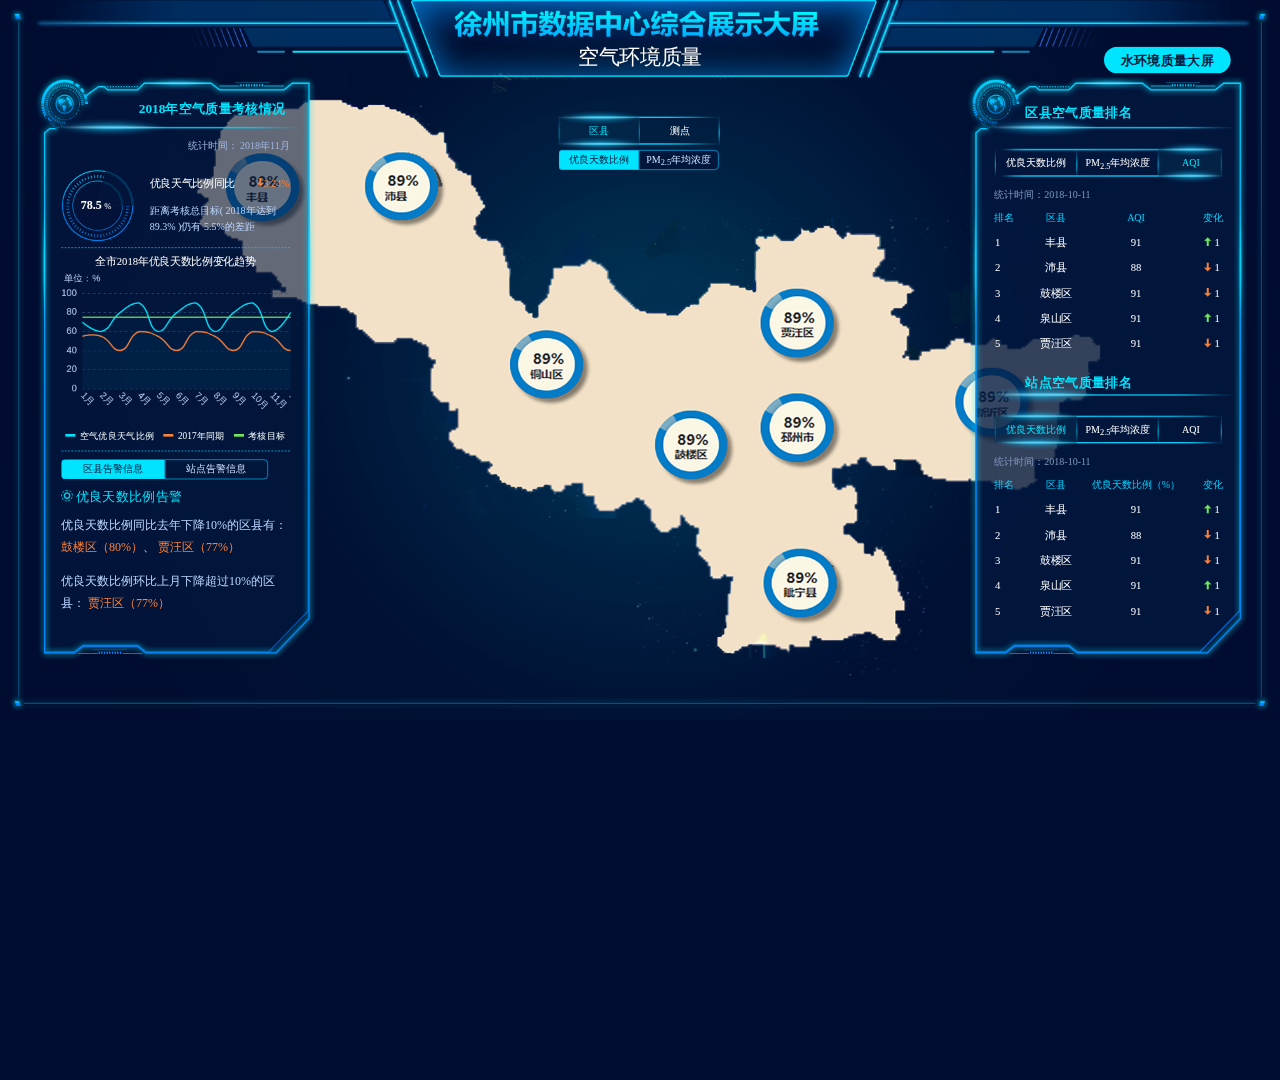
==== blue_sky.html @ 152cfd90 "代码添加规范化" ====
<!DOCTYPE html>
<html lang="zh">

<head>
	<meta charset="UTF-8">
	<title>空气环境质量大屏</title>
	<meta name="viewport" content="width=device-width,initial-scale=1.0,minimum-scale=1.0">
	<link rel="stylesheet" type="text/css" href="./css/common.css" />
	<link rel="stylesheet" type="text/css" href="./css/main.css" />
	<link rel="stylesheet" type="text/css" href="./css/index.css" />
	<script src="./js/jquery.min.js"></script>
	<script src="./js/main.js"></script>
</head>

<body class="body2">
	<script>
		//根据窗口大小自动缩放
		$(function(){
			autoFit();
		})
	</script>
	<img class="BackImg" src="./img/body_back.png" alt="">
	<div class="contanier">
		<!-- header -->
		<header class="header">
			<img class="HeaderBackImg" src="./img/header_back.png" alt="">
			<div class="BackDiv">
				<div class="HeaderCenter">
					<div class="h28"></div>
					<div class="TitleImg"></div>
					<div class="SubTitleP">空气环境质量</div>
				</div>
			</div>
		</header>
		<section class="section">
			<!--水质考核   water quality assessment box-->
			<div class="TabContent  blueSky" id='blueSky' data-index="2">
				<div class="MapBox  MapBlueSky active" data-type="GoodWeath1">
					
				</div>
				<div class="MapBox MapBlueSky1 " data-type="PM1">
					
				</div>
				<div class="MapBox mapSection " data-type="section">
					<div class="Default">
						<img id="u14643_img" class="img " src="./img/u14637.png">
					</div>
				</div>
				<!-- 左边浮框 -->
				<div class="SkyLeftSummary SkyLeftSummary1 show" data-type="GoodWeath1">
					<div class="LeftHeader">
						<p class="LeftHeaderTitle">2018年空气质量考核情况</p>
					</div>
					<div class="XuanLine"></div>
					<div class="SkyLeftContent">
						<div class="navTimeBox CanvasNavBox">
							<p class="LeftConTitle LeftConTitle2  ">统计时间：
								<span>2018年11月</span>
							</p>
						</div>
						<div class="showContentLi show">
							<div class="SkyCompRateBox">
								<img class="SkyimageDom" src='./img/part_air_div_yll.png' />
								<!-- 饼图 -->
								<div class="SkyCompRateCanvas" id="CompRateCanvas021">
								</div>
								<div class="SkyCompRateCanvas canvasAbso" id="CompRateCanvas022">
								</div>
								<div class="SkyCompRateCanvas canvasAbso" id="CompRateCanvas023">
								</div>
								<div class="SkyCompRateCanvas canvasAbso" id="CompRateCanvas024">
								</div>
								<div class="SkyCompRate">
									<span class="rem092">78.5</span>
									<span class="rem092 scale05">%</span>
								</div>
							</div>
							<div class="SkyRightBox ">
								<div class="SkyrightConTitleBox firstLine">
									<span class="rightConTitle">优良天气比例同比</span>
									<span class="rightMount downItem ">
										<i class="icon downIcon"></i>3.24%
										<!-- 下降class为downIcon,上升为upIcon  -->
									</span>
								</div>
								<div class="desBox">
									<div class="description">
										距离考核总目标(
										<span>2018</span>年达到
										<span>89.3%</span> )仍有
										<span>5.5%</span>的差距
									</div>
								</div>
							</div>
						</div>
						<div class="SplitLine"></div>
						<div class="bottomBox">
							<!-- <div class="navTimeBox CanvasNavBox">
								<p class="LeftConTitle LeftConTitle2  ">统计时间：
									<span>2018年11月</span>
								</p>
							</div> -->

							<p class="title LeftSummaryTitle">全市2018年优良天数比例变化趋势</p>
							<div class="GoodWeatherCanvas" id="GoodWeatherCanvas">
							</div>
							<div class=" legend2">
								<ol class="LegendList">

									<li class="LegendLi LegendLi2">
										<span class="WaterQulLine TwoLevel"></span>
										<span class="RemarkName">空气优良天气比例</span>
									</li>
									<li class="LegendLi LegendLi2">
										<span class="WaterQulLine ThreeLevel"></span>
										<span class="RemarkName">2017年同期</span>
									</li>
									<li class="LegendLi LegendLi2">
										<span class="WaterQulLine  OneLevel"></span>
										<span class="RemarkName">考核目标</span>
									</li>
								</ol>
							</div>
						</div>
						<div class="SplitLine"></div>
						<div class="navTimeBox warnTimeBox">
							<!-- <p class="LeftConTitle LeftConTitle2  ">统计时间：
								<span>2018年11月</span>
							</p> -->
							<ul class="navTab WarnTab">
								<li class="NavLi active">区县告警信息</li>
								<li class="NavLi">站点告警信息</li>
							</ul>

						</div>
						<div class="WarnPane ">
							<div class="LeftConBox">
								<p class="ConTheme">
									<i class="icon IconPoi"></i>
									优良天数比例告警
								</p>
							</div>
							<div class="warnCon">
								<p class="warnBox">优良天数比例同比去年下降10%的区县有：
									<span class="rightMount downItem ">鼓楼区（80%）</span>、
									<span class="rightMount downItem ">贾汪区（77%）</span>
								</p>
							</div>
							<div class="warnCon">
								<p class="warnBox">优良天数比例环比上月下降超过10%的区县：
									<span class="rightMount downItem ">贾汪区（77%）</span>
								</p>
							</div>
						</div>
					</div>
				</div>
				<div class="SkyLeftSummary SkyLeftSummary2 " data-type="PM1">
					<div class="LeftHeader">
						<p class="LeftHeaderTitle">2018年空气质量考核情况</p>
					</div>
					<div class="XuanLine"></div>
					<div class="SkyLeftContent">
						<div class="navTimeBox CanvasNavBox">
							<p class="LeftConTitle LeftConTitle2  ">统计时间：
								<span>2018年11月</span>
							</p>
						</div>
						<div class="showContentLi show">
							<div class="SkyCompRateBox2">
								<div class="SkyCompRate2">
									<p class="rem092">44.62</p>
									<p class="rem092 scale05">ug/m<sup class="scale05">3</sup>
									</p>
								</div>
							</div>
							<div class="SkyRightBox">
								<div class="SkyrightConTitleBox secondLine">
									<span class="rightConTitle ">PM<sub>2.5</sub>年均浓度同比</span>
									<span class="rightMount upItem">
										<i class="icon upIcon"></i>3.24%</span>
								</div>
								<div class="desBox">
									<p class="description">
										目前未达到考核总目标(
										<span>2018</span>年达到
										<span>47.62</span>ug/m<sup class="scale05">3</sup>)
									</p>
								</div>
							</div>
						</div>
						<div class="SplitLine"></div>
						<div class="bottomBox">
							<!-- <div class="navTimeBox CanvasNavBox">
								<p class="LeftConTitle LeftConTitle2  ">统计时间：
									<span>2018年11月</span>
								</p>
							</div> -->
							<p class="title LeftSummaryTitle">全市2018年PM<sub>2.5</sub>年均浓度变化趋势</p>
							<div class="GoodWeatherCanvas" id="PmCanvas">
							</div>
							<div class=" legend2">
								<ol class="LegendList">

									<li class="LegendLi LegendLi2">
										<span class="WaterQulLine TwoLevel"></span>
										<span class="RemarkName">空气优良天气比例</span>
									</li>
									<li class="LegendLi LegendLi2">
										<span class="WaterQulLine ThreeLevel"></span>
										<span class="RemarkName">2017年同期</span>
									</li>
									<li class="LegendLi LegendLi2">
										<span class="WaterQulLine  OneLevel"></span>
										<span class="RemarkName">考核目标</span>
									</li>
								</ol>
							</div>
						</div>
						<div class="SplitLine"></div>
						<div class="navTimeBox warnTimeBox">
							<!-- <p class="LeftConTitle LeftConTitle2  ">统计时间：
								<span>2018年11月</span>
							</p> -->
							<!-- <ul class="navTab WarnTab">
								<li class="NavLi active">区县告警信息</li>
								<li class="NavLi">站点告警信息</li>
							</ul> -->

						</div>
						<div class="WarnPane">
							<div class="LeftConBox">
								<p class="ConTheme">
									<i class="icon IconPoi"></i>
									PM<sub class="scale03">2.5</sub>年均浓度
								</p>

							</div>
							<div class="warnCon">
								<p class="warnBox">PM<sub class="scale03">2.5</sub>年均浓度同比去年上升超过10%的区县有
									<span class="rightMount downItem ">鼓楼区（80ug/m<sup>3</sup>）</span>、
									<span class="rightMount downItem ">沛县（77ug/m<sup>3</sup>）</span>；
								</p>
							</div>
							<div class="warnCon">
								<p class="warnBox">PM<sub class="scale03">2.5</sub>年均浓度环比上月上升超过10%的区县有
									<span class="rightMount downItem ">鼓楼区（80ug/m<sup>3</sup>）</span>、
									<span class="rightMount downItem ">沛县（77ug/m<sup>3</sup>）</span>。
								</p>
							</div>
						</div>
					</div>

				</div>

				<!-- 点击  返回后按钮   后显示的模块 start -->
				<div class="RightBox2 SkyRightBox show">
					<div class="GisTabs FlexBlock">
						<div class="GisTabLi GisLeftTab active mapTabCon" id="mapTabCon">区县
							<ul class="navTab  TypeTab active">
								<li class="NavLi active" data-type="GoodWeath1">优良天数比例</li>
								<li class="NavLi " data-type="PM1">PM<sub class="scale03">2.5</sub>年均浓度</li>
							</ul>
						</div>
						<div class="GisTabLi GisRightTab " data-type="section">测点
						</div>
					</div>
				</div>
			
				<!-- 点击  返回后按钮   后显示的模块 send -->
				<!-- 点击  gis中的武汉区域内   后显示的模块 start -->
				<div class="SkyRightSummary SkyRightSummaryTwo show">
					<div class="LeftHeader">
						<p class="LeftHeaderTitle">区县空气质量排名</p>
					</div>
					<div class="XuanLine"></div>

					<div class="SkyRightContent">
						<div class="RightBox3">
							<div class="GisTabs3 FlexBlock">
								<div class="RankTabLi GisRightTab " data-type="RankGoodWeather">优良天数比例</div>
								<div class="RankTabLi GisCenterTab " data-type="PM2">PM<sub class="scale03">2.5</sub>年均浓度</div>
								<div class="RankTabLi GisLeftTab active" data-type="AQI">AQI</div>
							</div>
						</div>
						<p class="ListTitle2">统计时间：2018-10-11</p>
						<div class="citheadTr FlexBlock ">
							<div class="td1">排名</div>
							<div class="td2">区县</div>
							<div class="td3">
								<span>AQI</span>
							</div>
							<div class="td4">变化</div>

						</div>
						<div class="tableContanier tableContanier2 content" id="scrollBox2">
							<table class="table changeTable" style="margin-top: 0px;">
								<tbody>
									<tr class="tbodyTr">
										<td class="td1">1</td>
										<td class="td2">丰县</td>
										<td class="td3">91</td>
										<td class="td4">
											<span class='icon upIcon'></span>1</td>
									</tr>
									<tr class="tbodyTr">
										<td class="td1">2</td>
										<td class="td2">沛县</td>
										<td class="td3">88</td>
										<td class="td4">
											<span class='icon downIcon'></span>1</td>
									</tr>
									<tr class="tbodyTr">
										<td class="td1">3</td>
										<td class="td2">鼓楼区</td>
										<td class="td3">91</td>
										<td class="td4">
											<span class='icon downIcon'></span>1</td>
									</tr>
									<tr class="tbodyTr">
										<td class="td1">4</td>
										<td class="td2">泉山区</td>
										<td class="td3">91</td>
										<td class="td4">
											<span class='icon upIcon'></span>1</td>
									</tr>
									<tr class="tbodyTr">
										<td class="td1">5</td>
										<td class="td2">贾汪区</td>
										<td class="td3">91</td>
										<td class="td4">
											<span class='icon downIcon'></span>1</td>
									</tr>
									<tr class="tbodyTr">
										<td class="td1">6</td>
										<td class="td2">邳州市</td>
										<td class="td3">91</td>
										<td class="td4">
											<span class='icon downIcon'></span>1</td>
									</tr>
									<tr class="tbodyTr">
										<td class="td1">7</td>
										<td class="td2">新沂市</td>
										<td class="td3">91</td>
										<td class="td4">
											<span class='icon upIcon'></span>1</td>
									</tr>
									<tr class="tbodyTr">
										<td class="td1">8</td>
										<td class="td2">新沂市</td>
										<td class="td3">91</td>
										<td class="td4">
											<span class='icon downIcon'></span>1</td>
									</tr>
								</tbody>
							</table>
						</div>
					</div>
					<div class="LeftHeader SecondHeader">
						<p class="LeftHeaderTitle">站点空气质量排名</p>
					</div>
					<div class="XuanLine"></div>

					<div class="SkyRightContent">
						<div class="RightBox3">
							<div class="GisTabs3 FlexBlock">
								<div class="RankTabLi GisLeftTab active" data-type="RankGoodWeather">优良天数比例</div>
								<div class="RankTabLi GisCenterTab " data-type="PM2">PM<sub class="scale03">2.5</sub>年均浓度</div>
								<div class="RankTabLi GisRightTab " data-type="AQI">AQI</div>
							</div>
						</div>
						<p class="ListTitle2">统计时间：2018-10-11</p>
						<div class="citheadTr FlexBlock ">
							<div class="td1">排名</div>
							<div class="td2">区县</div>
							<div class="td3">
								<span>优良天数比例（%）</span>
							</div>
							<div class="td4">变化</div>

						</div>
						<div class="tableContanier tableContanier2 content" id="scrollBox3">
							<table class="table changeTable" style="margin-top: 0px;">
								<tbody>
									<tr class="tbodyTr">
										<td class="td1">1</td>
										<td class="td2">丰县</td>
										<td class="td3">91</td>
										<td class="td4">
											<span class='icon upIcon'></span>1</td>
									</tr>
									<tr class="tbodyTr">
										<td class="td1">2</td>
										<td class="td2">沛县</td>
										<td class="td3">88</td>
										<td class="td4">
											<span class='icon downIcon'></span>1</td>
									</tr>
									<tr class="tbodyTr">
										<td class="td1">3</td>
										<td class="td2">鼓楼区</td>
										<td class="td3">91</td>
										<td class="td4">
											<span class='icon downIcon'></span>1</td>
									</tr>
									<tr class="tbodyTr">
										<td class="td1">4</td>
										<td class="td2">泉山区</td>
										<td class="td3">91</td>
										<td class="td4">
											<span class='icon upIcon'></span>1</td>
									</tr>
									<tr class="tbodyTr">
										<td class="td1">5</td>
										<td class="td2">贾汪区</td>
										<td class="td3">91</td>
										<td class="td4">
											<span class='icon downIcon'></span>1</td>
									</tr>
									<tr class="tbodyTr">
										<td class="td1">6</td>
										<td class="td2">邳州市</td>
										<td class="td3">91</td>
										<td class="td4">
											<span class='icon downIcon'></span>1</td>
									</tr>
									<tr class="tbodyTr">
										<td class="td1">7</td>
										<td class="td2">新沂市</td>
										<td class="td3">91</td>
										<td class="td4">
											<span class='icon upIcon'></span>1</td>
									</tr>
									<tr class="tbodyTr">
										<td class="td1">8</td>
										<td class="td2">新沂市</td>
										<td class="td3">91</td>
										<td class="td4">
											<span class='icon downIcon'></span>1</td>
									</tr>
								</tbody>
							</table>
						</div>
					</div>
				</div>
			
				<!-- 弹窗 start -->
				<div class="PopUpBox SkyPopUpBox ">
					<div class="PopUpHeader">
						<div class="PaddingContent">
							<h3>武汉大学空气测点</h3>
							<span class="InlineBlock PopUpclose"></span>
						</div>
					</div>
					<!-- PopUpHeader end-->
					<div class="PopUpContent">
						<div class="PaddingContent">
							<p class="ListTitle">统计时间：2018-10-11</p>
							<div class="FlexBlock">
								<div class="contentItem">
									<span class="name">AQI：</span>
									<span class="value">89</span>
								</div>
								<div class="contentItem flex1 ">
									<span class="name">控制级别：</span>
									<span class="value">国控</span>
								</div>
								<div class="contentItem flex1 ">
									<span class="name">首要污染物：</span>
									<span class="value">--</span>
								</div>
							</div>
							<div class="KeyContent">
								<div class="ContentList">
									<div class="ContentLi FlexBlock">
										<div class="LeftRow flex1">PM<sub>2.5</sub>：
											<span class="LeftRowValue">55ug/m<sup>3</sup>
											</span>
										</div>
										<div class="CenterRow flex1">PM<sub>10</sub>：
											<span class="LeftRowValue">200ug/m<sup>3</sup>
											</span>
										</div>
										<div class="RightRow flex1">SO<sub>2</sub>：
											<span class="LeftRowValue">3ug/m<sup>3</sup>
											</span>
										</div>
									</div>
									<div class="ContentLi FlexBlock">
										<div class="LeftRow flex1">CO：
											<span class="LeftRowValue">0.2mg/m<sup>3</sup>
											</span>
										</div>
										<div class="CenterRow flex1">NO<sub>2</sub>：
											<span class="LeftRowValue">55ug/m<sup>3</sup>
											</span>
										</div>
										<div class="RightRow flex1">O<sub>3</sub>：
											<span class="LeftRowValue">200ug/m<sup>3</sup>
											</span>
										</div>
									</div>
								</div>
							</div>
							<ul class="canvasTab FlexBlock">
								<li class="tabLi flex1 lineGraph active" data-name="goodWeather">优良天数比例</li>
								<li class="tabLi longerText lineGraph" data-name="pm2.5">PM<sub>2.5</sub>
								</li>
							</ul>
							<div class="popUpcanvasBox" id="SkypopUpcanvas">
							</div>
							<div class="legend2 Popuplegend">
								<ol class="LegendList">
									<li class="LegendLi2">
										<span class="WaterQulLine TwoLevel"></span>
										<span class="RemarkName">累计天数优良比例</span>
									</li>
									<li class="LegendLi2">
										<span class="WaterQulLine  OneLevel"></span>
										<span class="RemarkName">2017年同期优良天数比例</span>
									</li>


								</ol>
							</div>
						</div>
					</div>
					<!-- PopUpContent end-->
					<div class="PopUpBottom">
						<div class="PaddingContent">
							<div class="hrefDiv">
								<a href="#" target="_blank">查看详情
									<span class="InlineBlock rightArrow"></span>
								</a>
							</div>
						</div>
					</div>
					<!-- PopUpBottom end-->
				</div>
				<!-- 弹窗 end -->
				<!-- 页面跳转  -->
				<div class="LoginDiv FloatRight">
					<a href="index.html" target="_blank">
						<p class="LoginText">水环境质量大屏</p>
					</a>
				</div>
				<!-- 点击  gis中的武汉区域内   后显示的模块 end -->
			</div>
	</div>
	</section>
	</div>
</body>
<script src="./js/echarts.min.js"></script>

<script src="./js/blue_sky.js"></script>


</html>
---- css/common.css ----
html,
body,
div,
span,
a,
ul,
li,
p,
img,
iframe,
sub,
h1,
h2,
h3,
h4,
h5,
h6{
	margin: 0;
	padding: 0;
	box-sizing:border-box;
	-moz-box-sizing:border-box; /* Firefox */
	-webkit-box-sizing:border-box; /* Safari */
}

html{
	width: 100%;
	height: 100%;
}

body {
	font-family: '微软雅黑','Microsoft YaHei';
	font-size: 14px;
	line-height: 1.0;
	width: 100%;
	height: 100%;
	background-color: #f4f4f4;
	/* transition: all 1000ms linear; */
	/* min-width: 1366px; */
}

h1,
h2,
h3,
h4,
h5,
h6 {
	font-size: 14px;
	font-weight: normal;
	color: inherit;
}

ul,
ol,
li {
	list-style: none;
	padding: 0;
	margin: 0;
}
table{
	border-collapse: collapse;
}
.FlexBlock{
	display: flex;
	display: -webkit-box; 
   display: -moz-box;  
   display: -ms-flexbox; 
   display: -webkit-flex; 
}
.flex1{
   flex: 1
}
.InlineBlock{
	display: inline-block;
}
.clear{
	clear: both;
}
.FloatLeft{
	float: left;
}
.FloatRight{
	float: right;
}
.AlignRight{
	text-align: right!important;
}
---- css/main.css ----
/*********************   main.html 的所有样式 start******************/
.body1,
.body2 {
  width: 96rem;
  background-color: #000d30;
  color: #fff;
  text-align: center;
  position: relative;
  overflow-y: scroll;
  overflow-x: hidden;
}
.body1 {
  height: 54rem;
}
.body2 {
  height: 54rem;
}
.body1::-webkit-scrollbar,
.body2::-webkit-scrollbar {
  display: none;
}
a,
a:hover,
a:link {
  color: #fff;
  text-decoration: none;
}
.contanier {
  height: 100%;
  padding: 0 1.7% 1% 1.7%;
}
.BackImg {
  width: 100%;
  height: 100%;
  position: absolute;
  top: 0;
  left: 0;
  z-index: -1;
}
.header {
  z-index: 15;
  overflow: hidden;
  position: relative;
  height: 8rem;
}
.header .BackDiv {
  margin: 0 auto;
  width: 100%;
  height: 100%;
  padding: 0;
}
.header .HeaderBackImg {
  width: 100%;
  height: 100%;
  position: absolute;
  top: 0;
  left: 0;
  z-index: -1;
}
.header .HeaderCenter {
  height: 74%;
}
.header .HeaderCenter .h28 {
  height: 58.9%;
  font-size: 1.85rem;
  line-height: 3.1rem;
  font-weight: 700;
  color: #00f8ff;
}
.header .HeaderCenter .TitleImg {
  display: none;
}
.header .HeaderCenter .SubTitleP {
  width: 12.5rem;
  margin: 0 auto;
  font-size: 1.55rem;
  line-height: 1.55rem;
}
/*********************   main.html 的所有样式 end******************/
/*    ********************** fornav  start**************         */
.nav {
  width: 100%;
  height: 2.25rem;
  top: -1rem;
  position: relative;
}
.nav ul {
  height: 100%;
}
.nav .tabli {
  width: 9rem;
  height: 2.25rem;
  line-height: 2.25rem;
  font-size: .875rem;
  display: inline-block;
  text-align: center;
  cursor: pointer;
}
.nav .tabli.active {
  color: #020a1f;
  font-weight: 700;
}
.nav .TabLiContent {
  width: 8.45rem;
}
.nav .LeftNav {
  width: 28.75rem;
  height: 100%;
  float: left;
}
.nav .LeftNav .tabli {
  background-image: url(../img/nav_left_normal.png);
  background-size: cover;
}
.nav .LeftNav .tabli.active {
  background-image: url(../img/nav_left_hover.png);
  background-size: cover;
}
.nav .RightNav {
  width: 20rem;
  height: 100%;
  float: right;
}
.nav .RightNav .tabli {
  background-image: url(../img/nav_right_normal.png);
  background-size: cover;
}
.nav .RightNav .tabli.active {
  background-image: url(../img/nav_right_hover.png);
  background-size: cover;
}
/*    ********************** fornav  end**************         */
/***********************for tab  和  tabContent  start******** */
.section {
  flex: 1;
  height: 85.1%;
}
.TabContent {
  height: 100%;
  position: relative;
  top: 0;
}
/***********************for tab  和  tabContent  end******** */
/******scroll end*******/
html {
  font-size: 20px !important;
}
---- css/index.css ----
/***********************    LeftSummary         start******** */
.MapBox {
  width: 100%;
  height: 100%;
  display: none;
}
.MapBox.active {
  display: block;
}
.map1 {
  background: url(../img/map1.png) no-repeat;
  background-size: 100% 100%;
}
.map11 {
  background: url(../img/map1_1.png) no-repeat;
  background-size: 100% 100%;
}
.MapIndex {
  background: url(../img/map3.png) no-repeat;
  background-size: 100% 100%;
}
.MapIndex1 {
  background: url(../img/map4.png) no-repeat;
  background-size: 100% 100%;
}
.map3 {
  background: url(../img/map1.png) no-repeat;
  background-size: 100% 100%;
}
.map4 {
  background: url(../img/map1.png) no-repeat;
  background-size: 100% 100%;
}
.map5 {
  background: url(../img/map1.png) no-repeat;
  background-size: 100% 100%;
}
.MapBlueSky {
  background: url(../img/map4.png) no-repeat;
  background-size: 100% 100%;
}
.MapBlueSky1 {
  background: url(../img/map5.png) no-repeat;
  background-size: 100% 100%;
}
.MapWuhan {
  background-image: url(../img/u11849.png);
  background-size: 100% 100%;
}
.mapSection {
  background-image: url(../img/map3.png);
  background-size: 100% 100%;
}
.Default {
  border-width: 0;
  position: absolute;
  left: 50%;
  top: 50%;
  width: 1rem;
  height: 1rem;
}
.Default .img {
  width: 100%;
  height: 100%;
}
.DefaultShou {
  left: 45%;
  top: 60%;
}
.DefaultZi {
  left: 60%;
  top: 45%;
}
.PopUpBox_da {
  width: initial!important;
}
.PopUpBox_da .ContentLi .LeftRow:first-child {
  width: 45%!important;
}
.PopUpBox_da .ContentLi .LeftRow:last-child {
  flex: 1;
}
.PopUpBox_pai {
  width: 14rem!important;
}
.LeftSummary {
  top: 1.45rem ;
  position: absolute;
  width: 21.08rem;
  height: 24.55rem;
  background: url(../img/water_2_div.png) no-repeat;
  background-size: 100% 100%;
}
.LeftSummary,
.SkyLeftSummary,
.IndexLeftSummary {
  left: 1rem;
}
.XuanLine {
  width: 20rem;
  height: 1.3rem;
  display: block;
  background: url(../img/xuanLine2.png) no-repeat;
  background-size: 100% 100%;
}
.LeftContent {
  text-align: left;
  padding: 1rem  .2rem  0 2rem;
}
.LeftConBox {
  display: flex;
  display: -webkit-box;
  display: -moz-box;
  display: -ms-flexbox;
  display: -webkit-flex;
}
.ConTheme {
  display: inline-block;
  color: #00e3ff;
  font-size: 1.0rem;
  line-height: 1.0rem;
  margin: .75rem 0 .88rem 0;
}
.IconPoi {
  width: .85rem;
  height: .85rem;
  background: url(../img/water_list.png) no-repeat;
  background-size: 100% 100%;
}
.LeftConTitleIndex {
  display: inline-block;
  text-align: right;
}
.LeftConTitle {
  font-size: .75rem;
  line-height: .75rem;
  color: #9fb7e0;
  margin-bottom: .6rem;
  flex: 1;
}
.alignRight {
  text-align: right;
}
.ContentList .ContentLiFont {
  display: inline-block;
  font-size: 1rem;
  width: 9.5rem;
  text-align: left;
}
.ContentList .ContentLiMount {
  font-size: .9rem;
}
.ContentList .ContentLiMount b {
  font-size: 1rem;
  margin-right: .4rem;
  color: #00d2ff;
}
.WaterQulAssess .ContentList .ContentLiFont {
  display: inline-block;
  font-size: 1rem;
  width: 10.5rem;
  text-align: left;
}
.ContentLi .LeftRow,
.ContentLi .CenterRow,
.ContentLi .RightRow {
  color: #cfdcfd;
}
.ContentLi .LeftRowValue {
  color: #fff;
}
.ContentLi0 {
  height: 2.83rem;
}
.GenIcon {
  display: inline-block;
  width: 1.75rem;
  height: 1.75rem;
  margin-right: 1rem;
  position: relative;
  top: .5rem;
}
.lengthIcon {
  background: url(../img/icon1.png) no-repeat;
  background-size: 100% 100%;
}
.waterIcon {
  background: url(../img/icon2.png) no-repeat;
  background-size: 100% 100%;
}
.FlowThrIcon {
  background: url(../img/icon3.png) no-repeat;
  background-size: 100% 100%;
}
.ProSecIcon {
  background: url(../img/icon4.png) no-repeat;
  background-size: 100% 100%;
}
.CitySecIcon {
  background: url(../img/icon5.png) no-repeat;
  background-size: 100% 100%;
}
.SewOutsIcon {
  background: url(../img/icon6.png) no-repeat;
  background-size: 100% 100%;
}
.RivCheIcon {
  background: url(../img/icon7.png) no-repeat;
  background-size: 100% 100%;
}
.SewTreatIcon {
  background: url(../img/icon8.png) no-repeat;
  background-size: 100% 100%;
}
.RivIndcIcon {
  background: url(../img/icon9.png) no-repeat;
  background-size: 100% 100%;
}
/***********************    LeftSummary         end******** */
/***********************    Right      start      ******** */
.RightBoxCon {
  position: absolute;
  right: 24.875rem;
  top: 34rem;
  background: rgba(1, 39, 76, 0.5);
}
.titleTd {
  text-align: left;
}
.GisTabs {
  width: 100%;
  height: 2.1rem;
  background: url(../img/map_tabback.png) no-repeat;
  background-size: 100% 100%;
}
.P1tabLi {
  flex: 1;
  position: relative;
  font-size: .75rem;
  padding: .67rem 0;
  cursor: pointer;
}
.P1tabLi.active {
  color: #00e4ff;
  background-color: rgba(4, 46, 79, 0.5);
}
.P1tabLi.active:before {
  position: absolute;
  content: '';
  top: -0.45rem;
  left: -0.5rem;
  width: 6.45rem;
  height: 3rem;
  background: url(../img/map_tabback_hover.png) no-repeat;
  background-size: 100% 100%;
}
.RightBox {
  margin-top: 2.58rem;
  border: .025rem solid #00d2ff;
  border-collapse: separate;
  border-radius: .26rem;
  float: right;
}
.RightBox tr > td:first-child {
  padding-left: .6rem;
  text-align: left;
}
.RightBox tr > td:last-child {
  padding-right: .6rem;
}
.RightBox td {
  vertical-align: middle;
  text-align: center;
}
.IndexRightBox {
  margin-top: 0;
}
.IconListBox {
  float: right;
  text-align: left;
  padding-bottom: .4rem;
}
.IconListBox .IconLi {
  width: 100%;
  height: 1.2rem;
  display: block;
}
.IconListBox .IconLi .checkBoxInput {
  appearance: none;
  -moz-appearance: none;
  -webkit-appearance: none;
  width: .75rem;
  height: .75rem;
  background: url(../img/box_normal.png) no-repeat;
  background-size: 100% 100%;
  margin-left: 0!important;
  margin-right: .43rem;
}
.IconListBox .IconLi .canPointer {
  cursor: pointer;
}
.IconListBox .IconLi .checkBoxInput:checked {
  background: url(../img/box_checked.png) no-repeat;
  background-size: 100% 100%;
}
.RightBox.hidden {
  min-width: 6rem;
}
.RightBox.hidden .LegendHeader td {
  border-bottom: none;
}
.RightBox.hidden .IconListBox {
  display: none;
}
.LegendHeader {
  text-align: center;
  font-size: 0.7rem;
}
.LegendHeader td {
  width: 4.5rem;
  height: 1.3rem;
  border-bottom: .025rem solid #00d2ff;
  white-space: nowrap;
}
.LegendHeader .tableIcon {
  display: inline-block;
  float: right;
  position: relative;
  top: .2rem;
  width: .7rem;
  height: .45rem;
  background: url(../img/tc_zk.png) no-repeat;
  background-size: 50% 50%;
  background-position: 50% 50%;
  cursor: pointer;
  transform: rotate(180deg);
  transform-origin: center;
}
.LegendHeader .rotate180 {
  transform: rotate(0deg);
  transform-origin: center;
}
.RemarkIcon {
  display: inline-block;
  width: .9rem;
  height: .9rem;
  margin-right: .53rem;
}
.RiversRemark {
  background: url(../img/icon_remark1.png) no-repeat;
  background-size: 100% 100%;
}
.LakesRemark {
  width: 1.05rem;
  height: 0.85rem;
  background: url(../img/icon_remark2.png) no-repeat;
  background-size: 100% 100%;
}
.RemarkName {
  font-size: 0.7rem;
  line-height: 1.2rem;
  color: #f4fbff;
  white-space: nowrap;
}
.RemarkName2 {
  font-size: 0.63rem;
  color: #f4fbff;
  white-space: nowrap;
}
/******scroll start*******/
.mCSB_scrollTools .mCSB_dragger .mCSB_dragger_bar {
  background-color: transparent!important;
}
.ProBouRemark {
  background: url(../img/icon_remark3.png) no-repeat;
  background-size: 100% 100%;
}
.CityBouRemark {
  background: url(../img/icon_remark4.png) no-repeat;
  background-size: 100% 100%;
}
.CroBridgeRemark {
  background: url(../img/icon_remark0.png) no-repeat;
  background-size: 100% 100%;
}
.KeyProRemark {
  background: url(../img/icon_remark6.png) no-repeat;
  background-size: 100% 100%;
}
.KeyPortRemark {
  background: url(../img/icon_remark7.png) no-repeat;
  background-size: 100% 100%;
}
.RivIndRemark {
  background: url(../img/icon_remark8.png) no-repeat;
  background-size: 100% 100%;
}
.NatResRemark {
  background: url(../img/icon_remark9.png) no-repeat;
  background-size: 100% 100%;
}
.RivCheRemark {
  background: url(../img/icon_remark10.png) no-repeat;
  background-size: 100% 100%;
}
.SewTreatRemark {
  background: url(../img/icon_remark11.png) no-repeat;
  background-size: 100% 100%;
}
.SewOutsRemark {
  background: url(../img/icon_remark12.png) no-repeat;
  background-size: 100% 100%;
}
.ManSecRemark {
  background: url(../img/icon_remark13.png) no-repeat;
  background-size: 100% 100%;
}
.AutoStaRemark {
  background: url(../img/icon_remark14.png) no-repeat;
  background-size: 100% 100%;
}
/***********************    Right      end      ******** */
/*************part2  part  start  *********************/
.IndexLeftContent {
  padding: 0 2rem;
}
.LeftPane {
  display: none;
}
.LeftPane.active {
  display: block;
}
.LeftConTitle2 {
  margin-top: .9rem;
}
.SplitLine {
  margin: .5rem 0 .6rem 0;
  width: 100%;
  border-bottom: .025rem dashed #00d2ff;
}
.LeftContentList {
  width: 100%;
}
.LeftContentList .ContentLi {
  clear: both;
  height: 2.4rem;
}
.LeftContentList .ContentLiFont {
  width: 13.5rem;
  float: left;
  padding: .7rem 0;
  font-size: 1rem;
}
.LeftContentList .ContentLiMount {
  float: right;
  font-size: 0.9rem;
  padding: .75rem 0;
}
.IndexRightBox .IconListBox {
  margin-top: 0;
}
.legendBox {
  position: absolute;
  display: table;
  top: 0;
  right: 30rem;
  min-width: 5.75rem;
  text-align: right;
}
.legend {
  overflow: hidden;
  border: .025rem solid #00c4ff;
  border-radius: .6rem;
  display: table;
}
.LegendContent {
  width: 100%;
  text-align: left;
  padding: .15rem .5rem .2rem .78rem;
}
.LegendContent .LegendLi {
  height: 1.2rem;
}
.WaterQulLine {
  display: inline-block;
  width: .75rem;
  height: .2rem;
  margin-right: .2rem;
  margin-top: .2rem;
}
.legendBar {
  position: fixed;
  bottom: 2.7rem;
  right: 3rem;
}
.legendBar td {
  min-width: 1.8rem;
}
.legendBar .firstTr td {
  padding-bottom: .23rem;
}
.legendBar .secondTr td {
  height: .4rem;
}
@media only screen and (max-width: 2880px) {
}
.OneLevel {
  background-color: #4ea9ff;
}
.TwoLevel {
  background-color: #0067ff;
}
.ThreeLevel {
  background-color: #00ff00;
}
.FourLevel {
  background-color: #ffff00;
}
.FiveLevel {
  background-color: #ffd700;
}
.SixLevel {
  background-color: #fc0105;
}
.IndexPopUpBox .Popuplegend .LegendLi2 + .LegendLi2 {
  margin-left: 1.2rem;
}
.IndexPopUpBox .Popuplegend .OneLevel {
  background-color: #fd4800;
}
.IndexPopUpBox .Popuplegend .TwoLevel {
  background-color: #f1ec3f;
}
.IndexPopUpBox .Popuplegend .ThreeLevel {
  background-color: #72e75e;
}
.IndexPopUpBox .Popuplegend .FourLevel {
  background-color: #0067ff;
}
.IndexPopUpBox .Popuplegend .FiveLevel {
  background-color: #ff00cc;
}
.IndexPopUpBox .SplitLineBox {
  padding: 0 .8rem;
}
.IndexPopUpBox .SplitLine {
  margin: .3rem 0 .4rem 0;
  border-bottom: .025rem dashed #0f5a6d;
}
.levelContainer {
  margin-top: .4rem;
}
.flex3 {
  flex: 3;
}
.flex2 {
  flex: 2;
}
.levelBox {
  width: 3.6rem;
  height: 3.6rem;
  border-radius: 50%;
  margin-right: .8rem;
  padding: .3rem;
}
.levelBox .insideBox {
  width: 100%;
  height: 100%;
  border-radius: 50%;
  font-size: .8rem;
  line-height: 2.4rem;
  text-align: center;
}
.levelBox.oneLevel {
  border: 0.1rem solid #4ea9ff;
}
.levelBox.oneLevel .insideBox {
  border: 0.05rem dashed #4ea9ff;
  color: #4ea9ff;
}
.levelBox.twoLevel {
  border: 0.1rem solid #0067ff;
}
.levelBox.twoLevel .insideBox {
  border: 0.05rem dashed #0067ff;
  color: #0067ff;
}
.levelBox.threeLevel {
  border: 0.1rem solid #00ff00;
}
.levelBox.threeLevel .insideBox {
  border: 0.05rem dashed #00ff00;
  color: #00ff00;
}
.levelBox.fourLevel {
  border: 0.1rem solid #ffff00;
}
.levelBox.fourLevel .insideBox {
  border: 0.05rem dashed #ffff00;
  color: #ffff00;
}
.levelBox.fiveLevel {
  border: 0.1rem solid #ffd700;
}
.levelBox.fiveLevel .insideBox {
  border: 0.05rem dashed #ffd700;
  color: #ffd700;
}
.levelBox.sixLevel {
  border: 0.1rem solid #fc0105;
}
.levelBox.sixLevel .insideBox {
  border: 0.05rem dashed #fc0105;
  color: #fc0105;
}
.PopUpBoxShou .levelContainer {
  margin-bottom: .5rem;
}
.PopUpBoxShou .keyContent {
  padding: .3rem .2rem;
}
.PopUpBoxShou .keyContent .ContentLi {
  height: 1.4rem!important;
  line-height: 1.4rem;
  padding-left: 0;
  padding-right: 0;
}
.TimeTypeBox {
  float: right;
  text-align: center;
  width: 4.53rem;
  height: 1.3rem;
  line-height: 1.3rem;
}
.TimeTypeBox .TimeTypeSpan {
  width: 50%;
  height: 100%;
  line-height: 1.1rem;
  font-size: .7rem;
  background: #031735;
  color: #00d1eb;
  border: .025rem solid #00d1eb;
  cursor: pointer;
}
.TimeTypeBox .TimeTypeSpan:first-child {
  border-radius: .2rem 0 0 .2rem;
}
.TimeTypeBox .TimeTypeSpan:last-child {
  border-radius: 0  .2rem .2rem 0;
  border-left: none;
}
.TimeTypeBox .TimeTypeSpan.active {
  background: #00d1eb;
  color: #030d2b;
}
.PopUpBox_zi .canvasTab.alignRight {
  float: initial;
  height: 1.6rem;
  display: block;
  margin-top: -0.5rem;
}
.PopUpBox_zi .TimeTypeBox .TimeTypeSpan {
  line-height: 1.2rem;
}
.InfoListContent {
  float: right;
  width: 7rem;
  text-align: left;
}
.InfoListContent .selectLi {
  border: .025rem solid #00d1eb;
  border-radius: .2rem;
  color: #fff;
  cursor: pointer;
  font-size: .7rem;
  width: 100%;
  height: 1.6rem;
  line-height: 1.6rem;
  padding-left: .75rem;
  position: relative;
}
.InfoListContent .selectLi .spanInner {
  color: #fff;
}
.InfoListContent .selectLi .spanInner.active {
  color: #00eafc;
}
.InfoListContent .selectLi .TreeList {
  width: 7rem;
  position: absolute;
  display: none;
  z-index: 100;
  left: -0.025rem;
  border: .025rem solid #00d1eb;
  border-radius: .2rem;
}
.InfoListContent .selectLi .TreeList .treeLi {
  width: 7rem;
  height: 1.6rem;
  line-height: 1.6rem;
  color: #fff;
  font-size: .7rem;
  padding-left: .75rem;
}
.InfoListContent .selectLi .TreeList .treeLi.active {
  color: #00eafc;
}
.InfoListContent .selectLi .TreeList.show {
  display: block;
}
.InfoListContent .selectLi .dropIcon {
  float: right;
  margin-top: .6rem;
}
.InfoListContent .dropIcon {
  margin-left: .75rem;
  margin-right: .75rem;
}
.dropIcon {
  width: .5rem;
  height: .25rem;
  background: url(../img/xlsj.png) no-repeat;
  background-size: 100% 100%;
}
.rotatel {
  transform: rotate(180deg);
  transform-origin: center;
}
.TypePiecanvasBox,
.RadioPiecanvasBox {
  width: 20rem;
  position: relative;
  left: -1.1rem;
  height: 13.5rem;
}
.themeContent {
  display: none;
}
.themeContent.active {
  display: block;
}
.warnCon {
  margin-bottom: 1rem;
}
.warnBox {
  text-align: left;
  line-height: 1.6rem;
  font-size: .9rem;
  color: #bbd4ff;
}
.warnBox .downItem {
  color: #f7823c;
}
.IndexLeftSummary,
.IndexRightSummary {
  top: 0;
  position: absolute;
  width: 21.075rem;
  height: 41.5rem;
  background: url(../img/part_air_div.png) no-repeat;
  background-size: 100% 100%;
  font-size: .75rem;
}
.IndexRightSummary {
  right: .8rem;
}
.IndexRightSummary .secondHeader {
  height: 1.6rem;
  padding-top: 0rem;
}
.IndexRightSummary .secondHeader .LeftHeaderTitle {
  line-height: 1.6rem;
  text-align: center;
}
.IndexRightSummary .SplitLine {
  margin: .5rem auto;
  width: 82%;
}
.IndexRightBoxCon {
  top: 2rem;
}
.changeTable .upIcon,
.changeTable .downIcon {
  width: .55rem;
  height: .65rem;
  margin-right: .25rem;
}
.changeTable .upIcon {
  background: url(../img/yyl_up.png) no-repeat;
  background-size: 100% 100%;
}
.changeTable .downIcon {
  background: url(../img/yyl_down.png) no-repeat;
  background-size: 100% 100%;
}
.IndexRightSummary .LeftHeaderTitle,
.SkyRightSummaryTwo .LeftHeaderTitle {
  text-align: left;
  padding-left: 19%;
}
.IndexRightSummary .citheadTr,
.SkyRightSummaryTwo .citheadTr {
  height: 1.3rem;
}
.IndexRightSummary .citheadTr .td1,
.SkyRightSummaryTwo .citheadTr .td1,
.IndexRightSummary .citheadTr .td2,
.SkyRightSummaryTwo .citheadTr .td2,
.IndexRightSummary .citheadTr .td3,
.SkyRightSummaryTwo .citheadTr .td3,
.IndexRightSummary .citheadTr .td4,
.SkyRightSummaryTwo .citheadTr .td4 {
  color: #00d2ff;
}
.IndexRightSummary .citheadTr .td1,
.SkyRightSummaryTwo .citheadTr .td1,
.IndexRightSummary .tbodyTr .td1,
.SkyRightSummaryTwo .tbodyTr .td1 {
  width: 14%;
  text-align: left;
}
.IndexRightSummary .citheadTr .td2,
.SkyRightSummaryTwo .citheadTr .td2,
.IndexRightSummary .tbodyTr .td2,
.SkyRightSummaryTwo .tbodyTr .td2 {
  width: 26%;
  text-align: center;
}
.IndexRightSummary .citheadTr .td3,
.SkyRightSummaryTwo .citheadTr .td3,
.IndexRightSummary .tbodyTr .td3,
.SkyRightSummaryTwo .tbodyTr .td3 {
  width: 44%;
}
.IndexRightSummary .citheadTr .td4,
.SkyRightSummaryTwo .citheadTr .td4,
.IndexRightSummary .tbodyTr .td4,
.SkyRightSummaryTwo .tbodyTr .td4 {
  text-align: right!important;
  flex: 1;
}
.IndexRightSummary .tbodyTr .td4,
.SkyRightSummaryTwo .tbodyTr .td4 {
  padding-right: .225rem;
}
.IndexRightSummary .tableContanier,
.SkyRightSummaryTwo .tableContanier {
  width: 17.5rem;
  height: 11rem;
  margin: initial;
  overflow-y: hidden;
}
.IndexRightSummary .SecondHeader,
.SkyRightSummaryTwo .SecondHeader {
  height: 1.6rem;
  padding-top: .5rem;
}
.IndexRightSummary .IndexRightContent,
.SkyRightSummaryTwo .IndexRightContent,
.IndexRightSummary .SkyRightContent,
.SkyRightSummaryTwo .SkyRightContent {
  padding: .6rem 1.85rem 0.5rem 2.08rem;
}
.IndexRightSummary .ListTitle2,
.SkyRightSummaryTwo .ListTitle2 {
  font-size: .75rem;
  line-height: .75rem;
  color: #8297bd;
  padding: .43rem 0;
  text-align: left;
}
/*************part2  part  end  ******************  ***/
/*************part3  part  end  ******************  ***/
.showContent {
  height: 7.5rem;
  margin-bottom: 0.6rem;
  display: flex;
  display: -webkit-box;
  display: -moz-box;
  display: -ms-flexbox;
  display: -webkit-flex;
}
.CompRateBox {
  display: inline-block;
  width: 7.5rem;
  height: 100%;
  background: url(../img/szjc_bing.png) no-repeat;
  background-size: 100% 100%;
  position: relative;
}
.CompRateCanvas {
  width: 100%;
  height: 100%;
}
.imageDom {
  width: 5rem;
  height: 5rem;
  position: absolute;
  top: 1.25rem;
  left: 1.25rem;
}
.CompRate {
  width: 4rem;
  height: 1.2rem;
  position: absolute;
  top: 3.15rem;
  left: 2.135rem;
}
.CompRate .rem10 {
  font-size: 1.2rem;
  font-weight: 700;
}
.CompRate .rem08 {
  font-size: .8rem;
  margin-left: -0.1rem;
}
.rightBox {
  display: inline-block;
  float: right;
  flex: 1;
  height: 100%;
}
.rightBox .rightConTitleBox {
  height: 4.15rem;
}
.rightBox .rightConTitle {
  text-align: right;
  font-size: 0.73rem;
  line-height: 1rem;
  color: #9fb7e0;
}
.RArrow {
  display: inline-block;
  width: 2.05rem;
  height: .45rem;
  margin-left: 15%;
  background: url(../img/szjc_arrow.png) no-repeat;
  background-size: 100% 100%;
  position: relative;
  top: -0.7rem;
}
.KeyBox {
  height: 1.05rem;
}
.keyWord {
  font-size: 1.05rem;
  position: relative;
  top: -1.6rem;
  right: 0;
  text-align: right;
  font-weight: 700;
}
.P3ContentList {
  width: 100%;
}
.P3ContentList .ContentLi {
  clear: both;
  height: 2rem;
}
.P3ContentList .ContentLiFont {
  width: 12rem;
  float: left;
  padding: .5rem 0;
  font-size: 1rem;
}
.P3ContentList .ContentLiMount {
  float: right;
  font-size: 0.9rem;
  padding: .55rem 0;
}
.unstandSecList .ListTitle {
  font-size: 1rem;
  padding: 0.5rem 0;
}
.citheadTr .theadTd {
  font-size: 0.8rem;
  color: #00d2ff;
  height: 1.3rem;
  text-align: left;
}
.citheadTr .theadTd:nth-child(1) {
  min-width: 20%;
}
.citheadTr .theadTd:nth-child(2) {
  min-width: 24%;
}
.SkyRightSummaryTwo .citheadTr .theadTd:nth-child(1) {
  min-width: 18%;
}
.SkyRightSummaryTwo .citheadTr .theadTd:nth-child(2) {
  min-width: 20%;
}
.citheadTr .theadTd:nth-child(3) {
  min-width: 32%;
  text-align: center;
}
.citheadTr .theadTd:nth-child(4) {
  flex: 1;
}
.citheadTr .theadTd:last-child {
  text-align: right;
}
.table {
  min-width: 100%;
  margin-top: 0.08rem;
}
.table td {
  line-height: 1.8rem;
  height: 1.8rem;
}
.table td:nth-child(1) {
  width: 22%;
}
.table td:nth-child(2) {
  width: 24%;
}
.table td:nth-child(3) {
  width: 26%;
}
.table td:nth-child(4) {
  flex: 1;
}
.table .theadTr {
  font-size: 0.8rem;
  color: #00d2ff;
  height: 1.3rem;
  text-align: left;
}
.table .theadTd {
  font-size: 0.8rem;
  color: #00d2ff;
  height: 1.3rem;
  text-align: left;
}
.table .theadTr > td:nth-child(3) {
  text-align: center;
}
.table .theadTr > td:nth-child(4) {
  text-align: right;
}
.table .tbodyTr {
  height: 1.8rem;
  line-height: 1.8rem;
  font-size: 0.8rem;
  text-align: left;
}
.table .tbodyTr > td:nth-child(3),
.table .tbodyTr > td:nth-child(4) {
  font-size: 0.8rem;
  text-align: center;
}
.warnTheme {
  color: #fc0105;
}
.niceTheme {
  color: #00ff00;
}
.warnBig > span {
  font-size: 1rem;
  height: 1.6rem;
  line-height: 1.6rem;
}
.superLine .LeftRowValue {
  margin-right: .8rem;
}
@media only screen and (max-width: 1920px) {
}
/*************part3  part  end  ******************  ***/
/*************part5  part  end  ******************  ***/
.P5LeftSummary {
  width: 20.225rem;
  height: 39.5rem;
  background: url(../img/part_air_div.png) no-repeat;
  background-size: 100% 100%;
}
.P5scrollBox {
  margin-top: .5rem;
  width: 15.8rem;
  height: 24rem;
}
.P5scrollBox .tbodyContainer {
  font-size: .8rem;
}
.P5scrollBox .tbodyContainer tr {
  height: 1.6rem;
}
.P5scrollBox .tbodyContainer td {
  border-collapse: collapse;
}
.P5scrollBox .tbodyContainer .firstTd {
  width: 27%;
  text-align: right;
  color: #c3d4ff;
  padding-right: .7rem;
  padding-left: 0;
}
.P5scrollBox .tbodyContainer .seconfTd {
  width: 50%;
}
.P5scrollBox .tbodyContainer .seconfTd .inner {
  width: 100%;
  height: 100%;
  border-left: .1rem solid #324b75;
  padding: .53rem 0 .52rem 0;
}
.P5scrollBox .tbodyContainer .seconfTd .progressDiv {
  height: .56rem;
  background: #008bff;
  background: linear-gradient(to bottom right, #008bff, #00d1ff);
  border-radius: .3rem;
}
.P5scrollBox .tbodyContainer .threeTd {
  text-align: right!important;
  flex: 1;
  height: 1.625rem;
  font-size: .7rem;
  color: #00d2ff;
  z-index: 5;
}
.canvas_mount {
  position: relative;
  overflow: hidden;
}
.canvas_mount .unstandCanvasBox {
  width: 17.8rem;
  min-height: 24rem;
}
.canvas_mount .rightMountBox {
  position: absolute;
  width: 4rem;
  display: flex;
  display: -webkit-box;
  display: -moz-box;
  display: -ms-flexbox;
  display: -webkit-flex;
  flex-direction: column;
  right: 0;
  top: .5rem;
}
.P5ContentList .ContentLiFont {
  width: 11.5rem;
}
/*************part5  part  end  ******************  ***/
/*************part6 blueSky  end  ******************  ***/
.blueSky,
.WaterQulMonitor {
  position: relative;
  top: -2.5rem;
}
.RightBox2 {
  position: absolute;
  top: 3.25rem;
  left: 50%;
  margin-left: -6.1rem;
  width: 12.1rem;
  height: 2.1rem;
}
.RightBox2 .GisTabs {
  width: 100%;
  height: 100%;
}
.RightBox2 .GisTabLi {
  flex: 1;
  position: relative;
  font-size: .75rem;
  padding: .7rem 0;
  cursor: pointer;
}
.RightBox2 .GisTabLi.active {
  color: #00e4ff;
  background-color: rgba(4, 46, 79, 0.5);
}
.RightBox2 .GisTabLi.active:before {
  position: absolute;
  content: '';
  top: -0.45rem;
  left: -0.2rem;
  width: 6.45rem;
  height: 3rem;
  background: url(../img/map_tabback_hover.png) no-repeat;
  background-size: 100% 100%;
}
.SkyLeftSummary,
.SkyRightSummary,
.SkyRightSummaryTwo {
  top: 0;
  position: absolute;
  width: 21.075rem;
  height: 44rem;
  background: url(../img/part_air_div.png) no-repeat;
  background-size: 100% 100%;
  font-size: .75rem;
}
.SkyLeftSummary1,
.SkyLeftSummary2 {
  display: none;
}
.SkyLeftSummary1.show,
.SkyLeftSummary2.show {
  display: block;
}
.LeftHeader {
  height: 3.4rem;
  padding-top: 2rem;
  padding-left: .5rem;
}
.LeftHeader .LeftHeaderTitle {
  font-size: 1rem;
  font-weight: 700;
  color: #00e4ff;
  line-height: 1.2rem;
}
.IndexLeftSummary .LeftHeader {
  text-align: right;
  padding-right: 2.3rem;
}
.IndexLeftSummary .padding80 .LeftHeader {
  text-align: center;
  padding-right: 2.3rem;
  padding-top: 0.9rem;
  height: 2.3rem;
}
.IndexLeftSummary .title {
  font-size: .8rem;
}
.IndexLeftContent {
  padding: 0 2rem;
}
.SkyLeftSummary .LeftHeader {
  text-align: right;
  padding-right: 2.3rem;
}
.SkyLeftSummary .title {
  font-size: .8rem;
}
.SkyLeftSummary2 .warnBox {
  line-height: 1.2rem;
}
.SkyRightSummary {
  right: .8rem;
}
.SkyLeftContent {
  padding: .4rem  1.98rem 2.2rem 1.95rem;
}
.warnContainer {
  padding: .4rem  1rem 2.2rem 1.95rem;
}
.warnContainer .warnCon {
  margin-bottom: .3rem;
}
.CanvasNavBox {
  margin-bottom: .7rem;
}
.warnTimeBox {
  padding-right: .98rem;
}
.showContentLi {
  height: 5.6rem;
  display: flex;
  display: -webkit-box;
  display: -moz-box;
  display: -ms-flexbox;
  display: -webkit-flex;
}
.showContentLi:nth-child(1) {
  padding: .35rem 0 0 0;
}
.SkyCompRateBox {
  display: inline-block;
  width: 5.45rem;
  height: 5.45rem;
  margin-right: 1.2rem;
  position: relative;
}
.SkyimageDom {
  width: 100%;
  height: 100%;
  position: absolute;
  left: 0;
}
.SkyCompRateCanvas {
  width: 100%;
  height: 100%;
}
.canvasAbso {
  position: absolute;
  left: 0;
  top: 0;
}
.SkyCompRate {
  height: 0.92rem;
  position: absolute;
  top: 2.26rem;
  left: 1.475rem;
}
.rem092 {
  font-size: .9rem;
  font-weight: 700;
}
.rem092.scale05 {
  transform: scale(1);
  font-size: .65rem;
  font-weight: 500;
}
.rem061 {
  font-size: .6rem;
}
.SkyRightBox,
.IndexRightBox {
  flex: 1;
}
.SkyRightBox .SkyrightConTitleBox,
.IndexRightBox .SkyrightConTitleBox {
  text-align: justify;
  text-justify: inter-word;
  position: relative;
  right: 0;
  height: 2.15rem;
  padding-top: .68rem;
}
.SkyRightBox .rightConTitle,
.IndexRightBox .rightConTitle {
  font-size: .8rem;
}
.SkyRightBox .rightMount,
.IndexRightBox .rightMount {
  float: right;
}
.SkyRightBox .downItem,
.IndexRightBox .downItem {
  color: #f7823c;
}
.SkyRightBox .upItem,
.IndexRightBox .upItem {
  color: #72e75e;
}
.secondLine .downItem {
  color: #72e75e;
}
.secondLine .upItem {
  color: #f7823c;
}
.icon {
  display: inline-block;
}
.downIcon,
.upIcon {
  width: .55rem;
  height: .65rem;
}
.firstLine .downIcon {
  background: url(../img/yyl_down.png) no-repeat;
  background-size: 100% 100%;
}
.firstLine .upIcon {
  background: url(../img/yyl_up.png) no-repeat;
  background-size: 100% 100%;
}
.secondLine .downIcon {
  background: url(../img/ndb_down.png) no-repeat;
  background-size: 100% 100%;
}
.secondLine .upIcon {
  background: url(../img/ndb_up.png) no-repeat;
  background-size: 100% 100%;
}
.desBox {
  padding-top: .35rem;
}
.desBox .description {
  text-align: left;
  line-height: 1.2rem;
  font-size: .75rem;
  color: #bbd4ff;
}
.rem09 {
  font-size: .92rem;
}
.rem06 {
  font-size: .61rem;
}
.showContentLi:nth-child(2) {
  padding: .63rem 0 0 0;
  margin-bottom: .88rem;
}
.SkyCompRateBox2 {
  width: 5.3rem;
  height: 4.65rem;
  margin-top: .43rem;
  margin: .43rem 1.25rem 0 .23rem;
  float: left;
  padding: .23rem;
  text-align: center;
  background: url(../img/part_air_div_ndb.png) no-repeat;
  background-size: 100% 100%;
}
.SkyCompRate2 {
  width: 100%;
  height: 100%;
  text-align: center;
  padding-top: 1.08rem;
}
.SkyRightContent {
  padding: .6rem 1.85rem 1.7rem 2.08rem;
}
.SkyRightContent .ListTitle2 {
  font-size: .75rem;
  line-height: .75rem;
  color: #8297bd;
  padding: .43rem 0;
  text-align: left;
}
.RightBox3 {
  margin: .93rem 0 0.6rem 0;
  width: 100%;
  height: 2.1rem;
  background: url(../img/tab2_back.png) no-repeat;
  background-size: 100% 100%;
}
.RightBox3 .GisTabs3 {
  width: 100%;
  height: 100%;
  display: flex;
  display: -webkit-box;
  display: -moz-box;
  display: -ms-flexbox;
  display: -webkit-flex;
}
.RightBox3 .RankTabLi {
  position: relative;
  font-size: .75rem;
  padding: .7rem 0 0 0;
  cursor: pointer;
}
.RightBox3 .RankTabLi:nth-child(1) {
  width: 36.16%;
}
.RightBox3 .RankTabLi:nth-child(2) {
  width: 35.86%;
}
.RightBox3 .RankTabLi:nth-child(3) {
  flex: 1;
}
.RightBox3 .RankTabLi.active {
  color: #00e4ff;
  background-color: rgba(4, 46, 79, 0.5);
}
.RightBox3 .RankTabLi.active:before {
  position: absolute;
  content: '';
  top: 50%;
  left: 50%;
  width: 100%;
  height: 3rem;
  transform: translate(-50%, -50%);
  background: url(../img/map_tabback_hover.png) no-repeat;
  background-size: 100% 100%;
}
.tableContanier2 {
  width: 17rem;
  margin: 0 auto;
}
.SkyRightSummaryTwo .tableContanier2 {
  width: 17.5rem;
  height: 9.8rem;
  margin: initial;
}
.SkyRightSummaryTwo .tableContanier2 .theadTr .td3 {
  padding-right: .5rem;
}
.SkyRightSummaryTwo .tableContanier2 .td2 {
  text-align: center;
}
.SkyRightSummaryTwo .mCSB_inside > .mCSB_container {
  margin-right: 0;
}
.SkyRightSummaryTwo .mCSB_scrollTools {
  right: 0;
}
.table2 {
  margin-top: 0.45rem;
}
.table2 .theadTr {
  height: 1.33rem;
  padding: .25rem 0;
  font-size: .8rem;
}
.table2 td {
  white-space: nowrap;
}
.table2 .tbodyTr td {
  height: 1.0rem!important;
  font-size: .8rem;
  line-height: 1.0rem!important;
}
.table2 .tbodyTr .td1 {
  width: 3%;
  text-align: center;
}
.table2 .tbodyTr .td2 {
  width: 8%;
  text-align: center;
}
.TableIconBox {
  display: inline-block;
  width: 1rem;
  height: .8rem;
  position: relative;
  left: -0.5rem;
  top: .25rem;
  cursor: pointer;
}
/*向上*/
.triangle_border_up {
  width: 0;
  height: 0;
  border-width: 0 .25rem .25rem;
  border-style: solid;
  border-color: transparent transparent #fff;
  /*透明 透明  灰*/
  margin: .025rem auto;
  position: relative;
}
/*向下*/
.triangle_border_down {
  width: 0;
  height: 0;
  border-width: .25rem .25rem 0;
  border-style: solid;
  border-color: #fff transparent transparent;
  /*灰 透明 透明 */
  margin: .025rem auto;
  position: relative;
}
.triangle_border_up.active {
  border-color: transparent transparent #00cffc;
  /*透明 透明  灰*/
}
.triangle_border_down.active {
  border-color: #00cffc transparent transparent;
  /*灰 透明 透明 */
}
.legendBox2 {
  position: absolute;
  top: 4.4rem;
}
.legendBox2 .LegendContent {
  width: 100%;
  text-align: left;
  padding: .1rem .45rem .6rem .45rem;
}
.legendBox2 .LegendContent .LegendLi {
  height: 1rem;
  font-size: .5rem;
  line-height: 1rem;
}
.legendBox2 .WaterQulLine {
  width: .43rem;
  height: .25rem;
  margin-right: .23rem;
}
.legendBox2 .OneLevel {
  background-color: #fd4800;
}
.legendBox2 .TwoLevel {
  background-color: #ffff1a;
}
.legendBox2 .ThreeLevel {
  background-color: #ff8c1a;
}
.legendBox2 .FourLevel {
  background-color: #ff1a1a;
}
.legendBox2 .FiveLevel {
  background-color: #b51663;
}
.legendBox2 .SixLevel {
  background-color: #a3062b;
}
.legendBox2 {
  right: 24.875rem;
}
.GoodWeatherCanvas {
  position: relative;
  width: 17.2rem;
  height: 11.1rem;
}
.legend2 .LegendList {
  padding-top: 1rem;
  display: block;
}
.navTimeBox .LeftConTitle2 {
  margin-top: 0;
  text-align: right;
}
.mapTabCon {
  position: relative;
}
.mapTabCon .navTab {
  top: 2.5rem;
  position: absolute;
  width: 12.5rem;
  display: none;
}
.mapTabCon .navTab.active {
  display: block;
}
.navTab {
  height: 1.55rem;
  text-align: center;
}
.navTab .NavLi {
  line-height: 1.3rem;
  color: #cedffe;
  background: #01163b;
  border: 1px solid #00bdff;
  width: 48%;
  height: 1.5rem;
  float: left;
}
.navTab .NavLi:first-child {
  border: 1px solid #00bdff;
  border-right: none;
  border-radius: 8px 0 0 8px;
  border-radius: 0.3rem 0 0 0.3rem;
}
.navTab .NavLi:last-child {
  border: 1px solid #00bdff;
  border-radius: 0 8px 8px 0;
  border-radius: 0 0.3rem 0.3rem 0;
}
.navTab .NavLi.active {
  background: #00e5ff;
  color: #01163b;
}
.navTab .NavLi + .NavLi {
  border-left: 1px solid #00bdff;
}
.LegendLi2 {
  display: inline-block;
  font-size: .5rem;
}
.LegendLi2 .WaterQulLine {
  position: relative;
  top: -0.15rem;
}
.LegendLi2 .OneLevel {
  background-color: #72e75e;
}
.LegendLi2 .TwoLevel {
  background-color: #00e4ff;
}
.LegendLi2 .ThreeLevel {
  background-color: #f7823c;
}
.LegendLi2 + .LegendLi2 {
  margin-left: .5rem;
}
.GoWuhan {
  width: 6rem;
  height: 2rem;
  position: relative;
  left: 70%;
  cursor: pointer;
  top: 60%;
  background: rgba(1, 39, 76, 0.5);
  border: 0.025rem solid #3b0303;
}
.SkyRightSummaryTwo,
.SkylegendBox1,
.SkylegendBox2,
.GoWuhan,
.PopUpBox {
  display: none;
}
.SkyRightSummaryTwo.show,
.SkylegendBox1.show,
.SkylegendBox2.show,
.GoWuhan.show,
.PopUpBox.show {
  display: block;
}
.citheadTr {
  margin-top: .5rem;
}
.SkyRightSummaryTwo {
  background: url(../img/air_div.png) no-repeat;
  background-size: 100% 100%;
}
.SkyRightSummaryTwo .SkyRightContent {
  padding-top: 0;
  padding-bottom: .5rem;
}
.SkyRightSummaryTwo .LeftHeader {
  padding-top: 2.3rem;
}
.SkyRightSummaryTwo .LeftHeader .LeftHeaderTitle {
  text-align: left;
  padding-left: 19%;
}
.SkyRightSummaryTwo .SecondHeader {
  height: 1.4rem;
  padding-top: .5rem;
}
.SkyRightSummaryTwo .SecondHeader .XuanLine {
  top: -0.5rem;
}
.SkyRightSummaryTwo .theadTr .td2 {
  text-align: center;
}
.SkyRightSummaryTwo .citheadTr .theadTd:last-child {
  flex: 1;
}
.SkylegendBox2 {
  top: 34rem;
}
.SkylegendBox2 .legend {
  padding: .5rem;
  background: rgba(1, 39, 76, 0.5);
  border-radius: .125rem;
}
.SkylegendBox2 .LegendLi td {
  vertical-align: middle;
  height: 1rem;
  padding: 0 .3rem 0 0;
}
.SkylegendBox2 .blueIcon {
  display: inline-block;
  width: 1.15rem;
  height: 1.15rem;
}
.SkylegendBox2 .OneLevel {
  background: url(../img/u14635.png) no-repeat;
  background-size: 100% 100%;
}
.SkylegendBox2 .TwoLevel {
  background: url(../img/u14636.png) no-repeat;
  background-size: 100% 100%;
}
.SkylegendBox2 .ThreeLevel {
  background: url(../img/u14637.png) no-repeat;
  background-size: 100% 100%;
}
.SkylegendBox2 .FourLevel {
  background: url(../img/u14638.png) no-repeat;
  background-size: 100% 100%;
}
.SkylegendBox2 .FiveLevel {
  background: url(../img/u14639.png) no-repeat;
  background-size: 100% 100%;
}
.SkylegendBox2 .SixLevel {
  background: url(../img/u14634.png) no-repeat;
  background-size: 100% 100%;
}
.SkylegendBox2 .SevenLevel {
  background: url(../img/u14640.png) no-repeat;
  background-size: 100% 100%;
}
/***popUP  start****/
.PopUpBox {
  position: absolute;
  width: 26rem;
  top: 40%;
  left: 50%;
  z-index: 100;
  transform: translate(-50%, -50%);
  overflow: hidden;
}
.PaddingContent {
  padding: 0 1.75rem 0 1.43rem;
}
.PopUpHeader {
  height: 2.65rem;
  text-align: left;
  background: url(../img/popup3_top.png) no-repeat;
  background-size: 100% 100%;
}
.PopUpHeader .PaddingContent {
  padding-top: 1.3rem;
  position: relative;
}
.PopUpHeader h3 {
  font-size: .88rem;
  line-height: .88rem;
  color: #0deff6;
  border-bottom: .025rem solid #01d4ff;
  height: 1.55rem;
}
.PopUpHeader .PopUpclose {
  position: absolute;
  width: .5rem;
  height: .5rem;
  right: 1.75rem;
  top: 1.6rem;
  background: url(../img/off.png) no-repeat;
  background-size: 100% 100%;
  cursor: pointer;
}
.PopUpContent {
  background: url(../img/popup3_middle.png) repeat-y;
  background-size: 100% .125rem;
}
.PopUpContent .PaddingContent {
  padding-top: .33rem;
  text-align: left;
}
.PopUpContent .ListTitle {
  height: 1.75rem;
  font-size: .725rem;
  line-height: .75rem;
  color: #bbd4ff;
  padding: .38rem 0 0 0;
  text-align: left;
}
.PopUpContent .contentItem {
  height: 1.43rem;
  text-align: left;
  font-size: .73rem;
  line-height: .73rem;
  padding: .33rem 0 0 0;
}
.PopUpContent .contentItem .name {
  color: #bac7e4;
}
.PopUpContent .contentItem .value {
  color: #fff;
}
.PopUpContent .contentItem:nth-child(1) {
  width: 25%;
}
.KeyContent {
  padding: .4rem 0;
  border: .025rem dashed #0d7296;
}
.KeyContent .ContentList .ContentLi {
  min-height: 1.45rem;
  padding-left: .8rem;
  padding-right: .8rem;
}
.KeyContent .LeftRow,
.KeyContent .RightRow,
.KeyContent .CenterRow {
  font-size: .75rem;
  line-height: 1.45rem;
  height: 1.45rem;
}
.KeyContent .LeftRow {
  text-align: left;
}
.KeyContent .CenterRow {
  text-align: center;
}
.KeyContent .RightRow {
  text-align: right;
}
.keyContent1 {
  border: none;
}
.keyContent1 .ContentList .ContentLi {
  padding-left: 0;
  padding-right: 0;
}
.popUpcanvasBox {
  width: 22.7rem;
  height: 10rem;
  margin-top: -0.5rem;
}
.Popuplegend {
  text-align: center;
}
.Popuplegend .OneLevel {
  background: #fbe83a;
}
.Popuplegend .TwoLevel {
  background: #00cdff;
}
.Popuplegend .LegendList {
  padding-top: .3rem;
}
.Popuplegend .WaterQulLine {
  top: -0.1rem;
}
.hrefDiv {
  text-align: right;
}
.hrefDiv a {
  font-size: .68rem;
  line-height: 1rem;
  color: #10ecff;
  text-align: right;
}
.PopUpBottom {
  margin-top: -2px;
  height: 3.4rem;
  background: url(../img/popup3_bottom.png) no-repeat;
  background-size: 100% 100%;
}
.PopUpBottom .PaddingContent {
  padding-top: .13rem;
}
.canvasTab {
  height: 2.1rem;
  margin-top: .6rem;
  display: inline-block;
}
.canvasTab .tabLi {
  padding: 0 0.68rem;
  font-size: .75rem;
  display: inline-block;
  background: #273b5b;
  color: #cedffe;
  border-radius: 3px;
  cursor: pointer;
  height: 1.63rem;
  line-height: 1.63rem;
}
.canvasTab .tabLi + .tabLi {
  margin-left: .3rem;
}
.canvasTab .tabLi.active {
  background: #00e5ff;
  color: #0f0920;
}
.TimeTab {
  position: relative;
}
.TimeTab .TimeTypeBox {
  position: absolute;
  top: 18px;
  right: 0;
}
.SkyPopUpBox .canvasTab .tabSpan[data-name='pm2.5'] {
  width: 4rem;
}
.canvasTab.alignRight {
  float: right;
  height: 1.6rem;
}
.rightArrow {
  width: .5rem;
  height: .495rem;
  position: relative;
  margin-left: .1rem;
  cursor: pointer;
  background: url(../img/more.png) no-repeat;
  background-size: 100% 100%;
}
/***popUP  end****/
.LoginDiv {
  padding: 0 1.25rem;
  height: 2rem;
  background: #00e5ff;
  border-radius: 1rem;
  position: absolute;
  top: -2rem;
  right: 2.075rem;
  z-index: 200;
}
.LoginDiv:hover {
  transform: translateY(-2px);
  box-shadow: 0px 1px 6px 1px rgba(147, 229, 243, 0.671);
}
.LoginText {
  height: 100%;
  line-height: 2rem;
  font-size: 1rem;
  color: #01163b;
  font-weight: 700;
  text-align: center;
  cursor: pointer;
}
/*************part6  blueSky  end  ******************  ***/
/************ 有滚动条的所有div *** ***/
.SkyRightSummaryTwo .tableContanier {
  width: 100%;
  overflow-y: hidden;
}
.SkyRightSummaryTwo .tableContanier::-webkit-scrollbar {
  display: none!important;
}
.P5scrollBox {
  width: 107%;
  overflow-y: hidden;
  margin-left: -7%;
}
/************ 有滚动条的所有div *** ***/
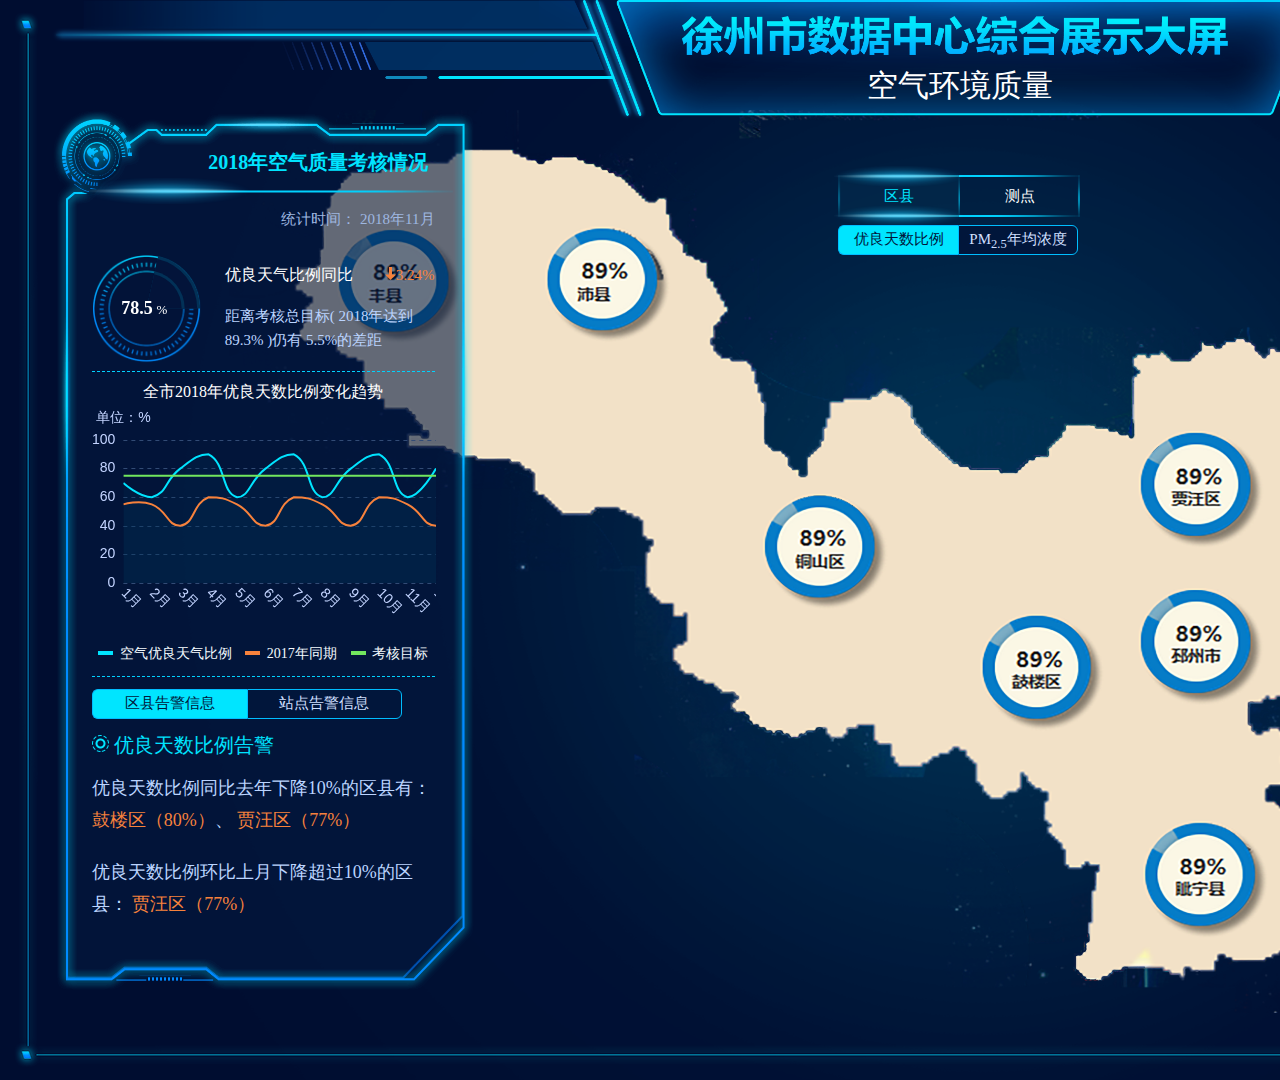
==== commit 25d0994c: "注释规范" ====
--- a/blue_sky.html
+++ b/blue_sky.html
@@ -292,7 +292,7 @@
 							<div class="td4">变化</div>
 
 						</div>
-						<div class="tableContanier tableContanier2 content" id="scrollBox2">
+						<div class="tableContanier tableContanierSection content" id="scrollBox2">
 							<table class="table changeTable" style="margin-top: 0px;">
 								<tbody>
 									<tr class="tbodyTr">
@@ -378,7 +378,7 @@
 							<div class="td4">变化</div>
 
 						</div>
-						<div class="tableContanier tableContanier2 content" id="scrollBox3">
+						<div class="tableContanier tableContanierSection content" id="scrollBox3">
 							<table class="table changeTable" style="margin-top: 0px;">
 								<tbody>
 									<tr class="tbodyTr">
--- a/css/index.css
+++ b/css/index.css
@@ -1456,19 +1456,19 @@
   background: url(../img/map_tabback_hover.png) no-repeat;
   background-size: 100% 100%;
 }
-.tableContanier2 {
+.tableContanierSection {
   width: 17rem;
   margin: 0 auto;
 }
-.SkyRightSummaryTwo .tableContanier2 {
+.SkyRightSummaryTwo .tableContanierSection {
   width: 17.5rem;
   height: 9.8rem;
   margin: initial;
 }
-.SkyRightSummaryTwo .tableContanier2 .theadTr .td3 {
+.SkyRightSummaryTwo .tableContanierSection .theadTr .td3 {
   padding-right: .5rem;
 }
-.SkyRightSummaryTwo .tableContanier2 .td2 {
+.SkyRightSummaryTwo .tableContanierSection .td2 {
   text-align: center;
 }
 .SkyRightSummaryTwo .mCSB_inside > .mCSB_container {
